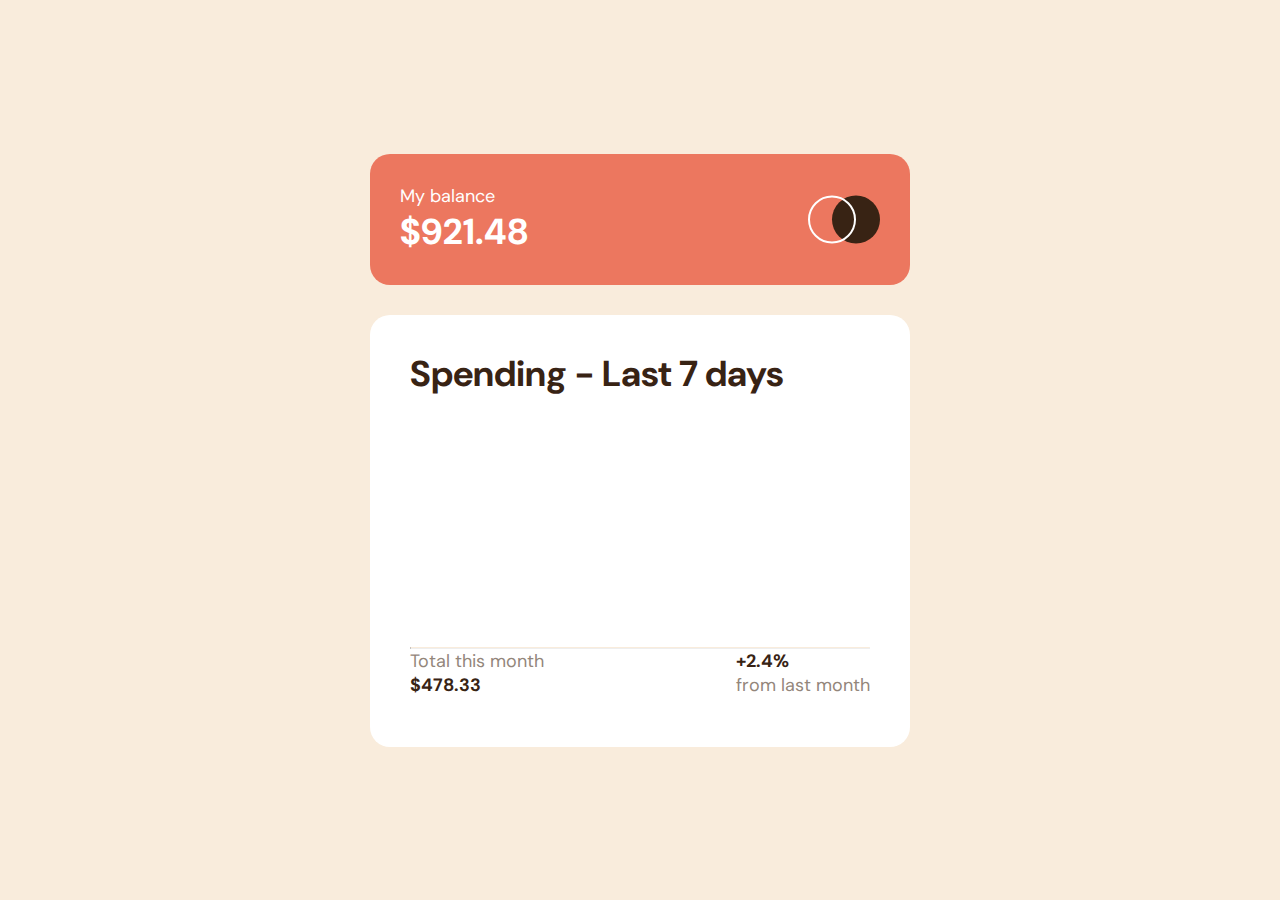
==== expenses-chart/index.html @ becd8fad "mostly finished css/html" ====
<!DOCTYPE html>
<html lang="en">
  <head>
    <meta charset="UTF-8" />
    <meta name="viewport" content="width=device-width, initial-scale=1.0" />
    <link rel="icon" type="image/png" sizes="32x32" href="./images/favicon-32x32.png" />
    <link rel="preconnect" href="https://fonts.googleapis.com" />
    <link rel="preconnect" href="https://fonts.gstatic.com" crossorigin />
    <link href="https://fonts.googleapis.com/css2?family=DM+Sans:wght@400;700&display=swap" rel="stylesheet" />
    <link rel="stylesheet" href="style.css" />
    <script src="index.js" defer></script>
    <title>Expenses chart component | frontendmentor.io</title>
  </head>
  <body>
    <header>
      <div>
        <p>My balance</p>
        <p>$921.48</p>
      </div>
      <img src="./images/logo.svg" alt="logo of the website" />
    </header>
    <main>
      <h1 class="brown">Spending - Last 7 days</h1>
      <div class="days">

      </div>
      <hr />
      <div>
        <div>
          <p>Total this month</p>
          <p class="brown">$478.33</p>
        </div>
        <div>
          <p class="brown">+2.4%</p>
          <p>from last month</p>
        </div>
      </div>
    </main>
  </body>
</html>
---- expenses-chart/style.css ----
* {
  margin: 0;
  padding: 0;
}

html {
  font-size: 18px;
  font-family: "DM Sans", sans-serif;
  box-sizing: border-box;
}
*,
*:before,
*:after {
  box-sizing: inherit;
}
:root {
  --PsoftRed: hsl(10, 79%, 65%);
  --Pcyan: hsl(186, 34%, 60%);
  --NdarkBrown: hsl(25, 47%, 15%);
  --NmediumBrown: hsl(28, 10%, 53%);
  --Ncream: hsl(27, 66%, 92%);
  --NpaleOrange: hsl(33, 100%, 98%);
  --PbodyColor: #f9ecdc;
}

body {
  margin: 0 auto;
  max-width: 540px;
  min-height: 100vh;
  display: flex;
  justify-content: center;
  flex-direction: column;
  background-color: var(--PbodyColor);
}

header,
main > div:last-of-type {
  display: flex;
  justify-content: space-between;
}

header,
main {
  border-radius: 20px;
}

header {
  background-color: var(--PsoftRed);
  color: white;
  margin-bottom: 30px;
  padding: 30px;
}

main {
  background-color: white;
  padding: 35px 40px 50px 40px;
  color: var(--NmediumBrown);
}

h1 {
  margin: 0;
}

header div p:last-child {
  font-size: 2rem;
  font-weight: 700;
}

.brown {
  color: var(--NdarkBrown);
  font-weight: 700;
}

hr {
  border-top: 1px solid var(--PbodyColor);
}

.days {
  height: 250px;
}

.currentDay {
  background-color: var(--Pcyan);
}
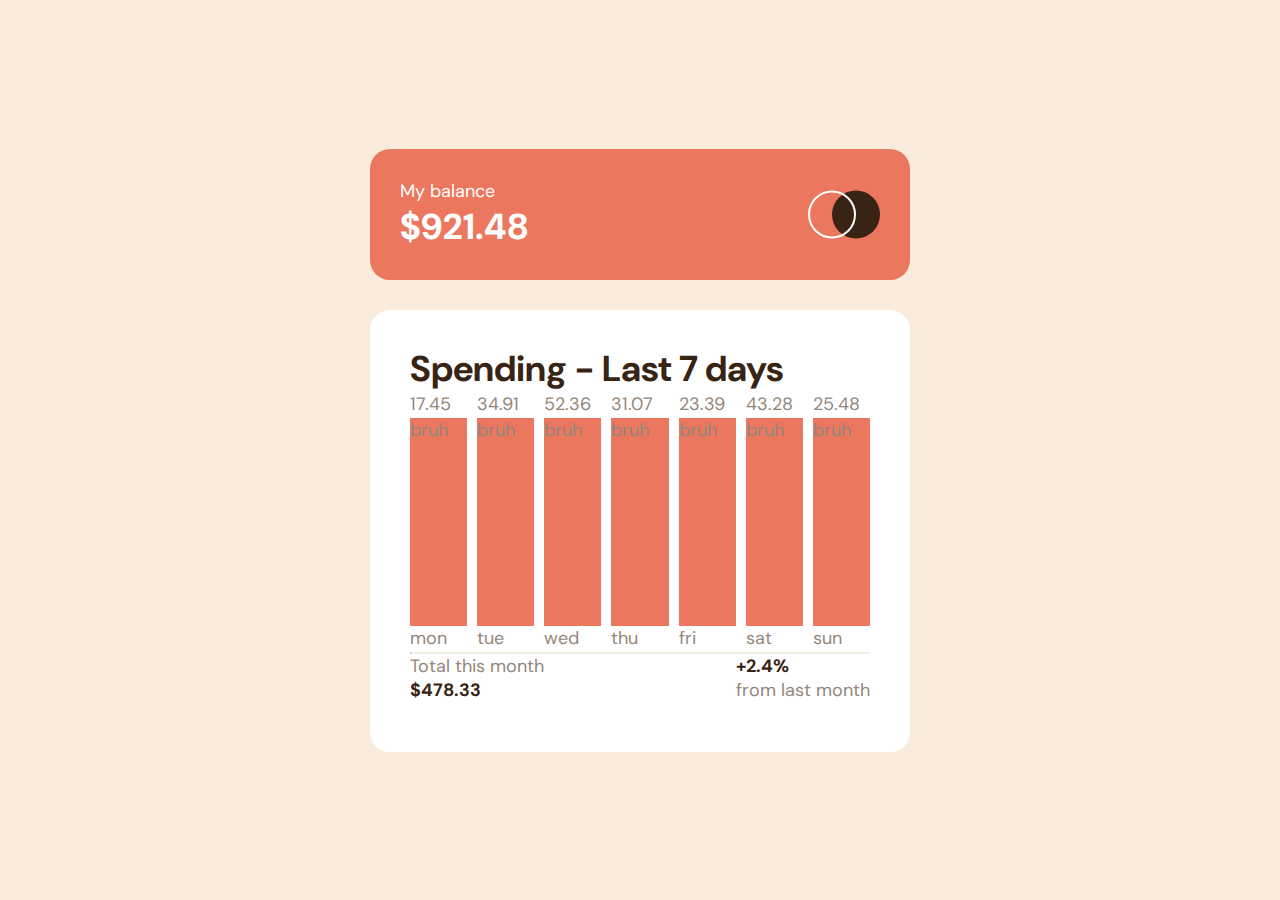
==== commit 2bfbd065: "Tried my best today" ====
--- a/expenses-chart/index.html
+++ b/expenses-chart/index.html
@@ -22,8 +22,50 @@
     <main>
       <h1 class="brown">Spending - Last 7 days</h1>
       <div class="days">
+        <div>
+          <div class="amount">$20.53</div>
+          <div class="space"></div>
+          <div class="day">mon</div>
+        </div>
+        
+        <div>
+          <div class="amount">$20.53</div>
+          <div class="space"></div>
+          <div class="day">mon</div>
+        </div>
 
+
+        <div>
+          <div class="amount">$20.53</div>
+          <div class="space"></div>
+          <div class="day">mon</div>
+        </div>
+
+
+        <div>
+          <div class="amount">$20.53</div>
+          <div class="space"></div>
+          <div class="day">mon</div>
+        </div>
+
+
+        <div>
+          <div class="amount">$20.53</div>
+          <div class="space"></div>
+          <div class="day">mon</div>
+        </div>
+        <div>
+          <div class="amount">$20.53</div>
+          <div class="space"></div>
+          <div class="day">mon</div>
+        </div>
+        <div>
+          <div class="amount">$20.53</div>
+          <div class="space"></div>
+          <div class="day">mon</div>
+        </div>
       </div>
+
       <hr />
       <div>
         <div>
--- a/expenses-chart/style.css
+++ b/expenses-chart/style.css
@@ -76,7 +76,26 @@
 }
 
 .days {
-  height: 250px;
+  height: 260px;
+  display: flex;
+  align-items: flex-end;
+  gap: 10px;
+}
+
+.days > .day{
+  flex: 1;
+  height: 100%;
+}
+
+.amount {
+  height: 10%;
+}
+.graph {
+  height: 80%;
+  background-color: var(--PsoftRed);
+}
+.nameOfDay {
+  height: 10%;
 }
 
 .currentDay {
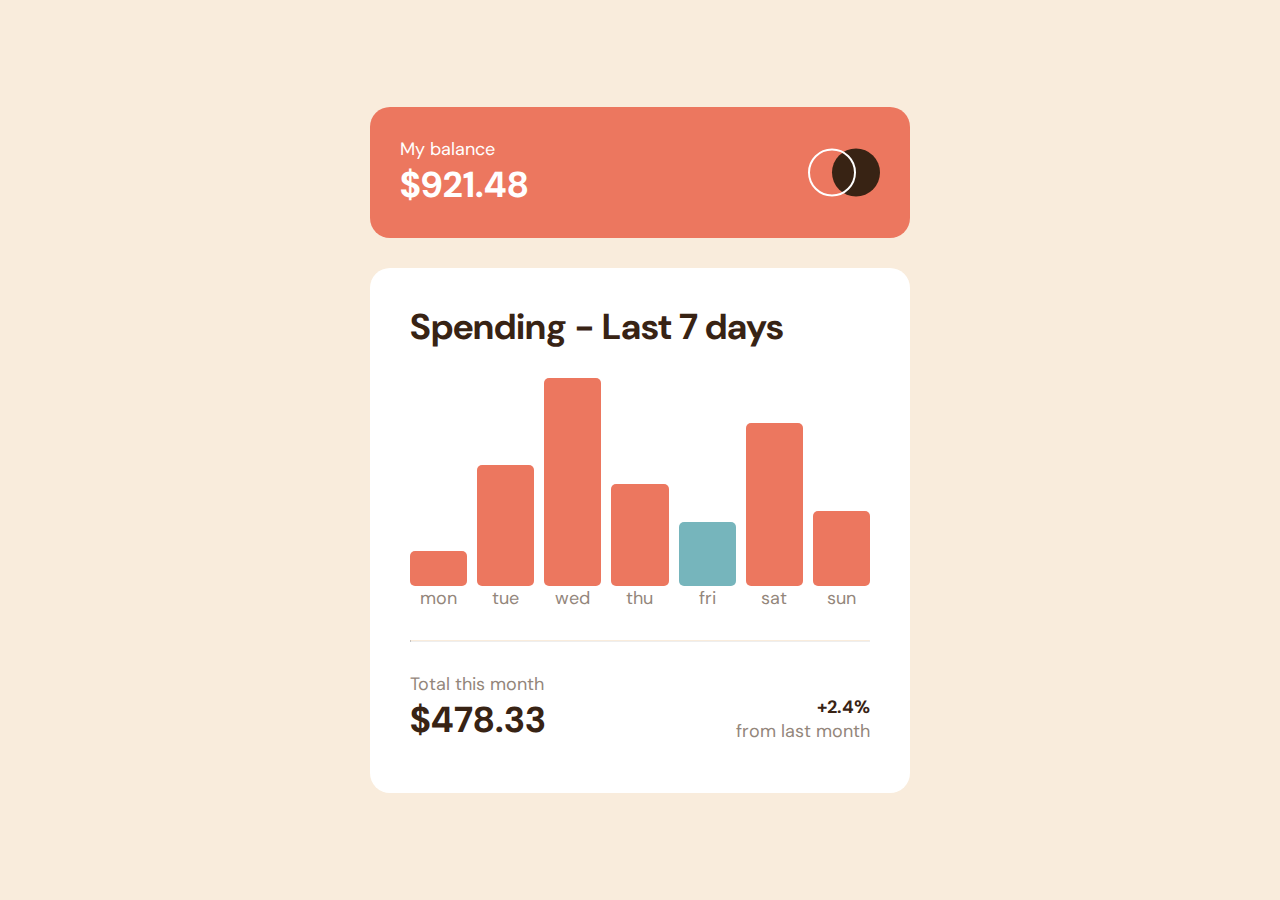
==== commit d21f12e8: "finished js and media query" ====
--- a/expenses-chart/index.html
+++ b/expenses-chart/index.html
@@ -21,53 +21,10 @@
     </header>
     <main>
       <h1 class="brown">Spending - Last 7 days</h1>
-      <div class="days">
-        <div>
-          <div class="amount">$20.53</div>
-          <div class="space"></div>
-          <div class="day">mon</div>
-        </div>
-        
-        <div>
-          <div class="amount">$20.53</div>
-          <div class="space"></div>
-          <div class="day">mon</div>
-        </div>
-
-
-        <div>
-          <div class="amount">$20.53</div>
-          <div class="space"></div>
-          <div class="day">mon</div>
-        </div>
-
-
-        <div>
-          <div class="amount">$20.53</div>
-          <div class="space"></div>
-          <div class="day">mon</div>
-        </div>
-
-
-        <div>
-          <div class="amount">$20.53</div>
-          <div class="space"></div>
-          <div class="day">mon</div>
-        </div>
-        <div>
-          <div class="amount">$20.53</div>
-          <div class="space"></div>
-          <div class="day">mon</div>
-        </div>
-        <div>
-          <div class="amount">$20.53</div>
-          <div class="space"></div>
-          <div class="day">mon</div>
-        </div>
-      </div>
+      <div class="days"></div>
 
       <hr />
-      <div>
+      <div class="footer">
         <div>
           <p>Total this month</p>
           <p class="brown">$478.33</p>
--- a/expenses-chart/style.css
+++ b/expenses-chart/style.css
@@ -73,31 +73,75 @@
 
 hr {
   border-top: 1px solid var(--PbodyColor);
+  margin: 30px 0;
 }
 
 .days {
   height: 260px;
   display: flex;
-  align-items: flex-end;
   gap: 10px;
 }
 
 .days > .day{
   flex: 1;
   height: 100%;
-}
-
-.amount {
-  height: 10%;
-}
-.graph {
-  height: 80%;
-  background-color: var(--PsoftRed);
-}
-.nameOfDay {
-  height: 10%;
+  display: flex;
+  flex-direction: column;
+  justify-content: flex-end;
 }
 
 .currentDay {
   background-color: var(--Pcyan);
+}
+
+.amount {
+  background-color: var(--NdarkBrown);
+  color: white;
+  padding: 5px;
+  border-radius: 5px;
+  text-align: center;
+  font-size: 0.8rem;
+  transform: scale(0) translateY(-10px);
+  transition: all 0.3s;
+}
+.graph {
+  background-color: var(--PsoftRed) ;
+  border-radius: 5px;
+  cursor: pointer;
+}
+
+.dayName {
+  text-align: center;
+}
+
+.footer div:first-of-type .brown {
+  font-size: 2rem;
+}
+
+.footer div:last-of-type .brown {
+  text-align: right;
+}
+
+.footer {
+  align-items: flex-end;
+}
+
+
+@media screen and (max-width: 500px) {
+  .days > .day {
+    flex: 1;
+  }
+  .days {
+    justify-content: space-around;
+    gap: 5px;
+  }
+  .day {
+    max-width: 40px;
+  }
+  h1 {
+    font-size: 1.4rem;
+  }
+  .amount {
+    font-size: 0.5rem;
+  }
 }